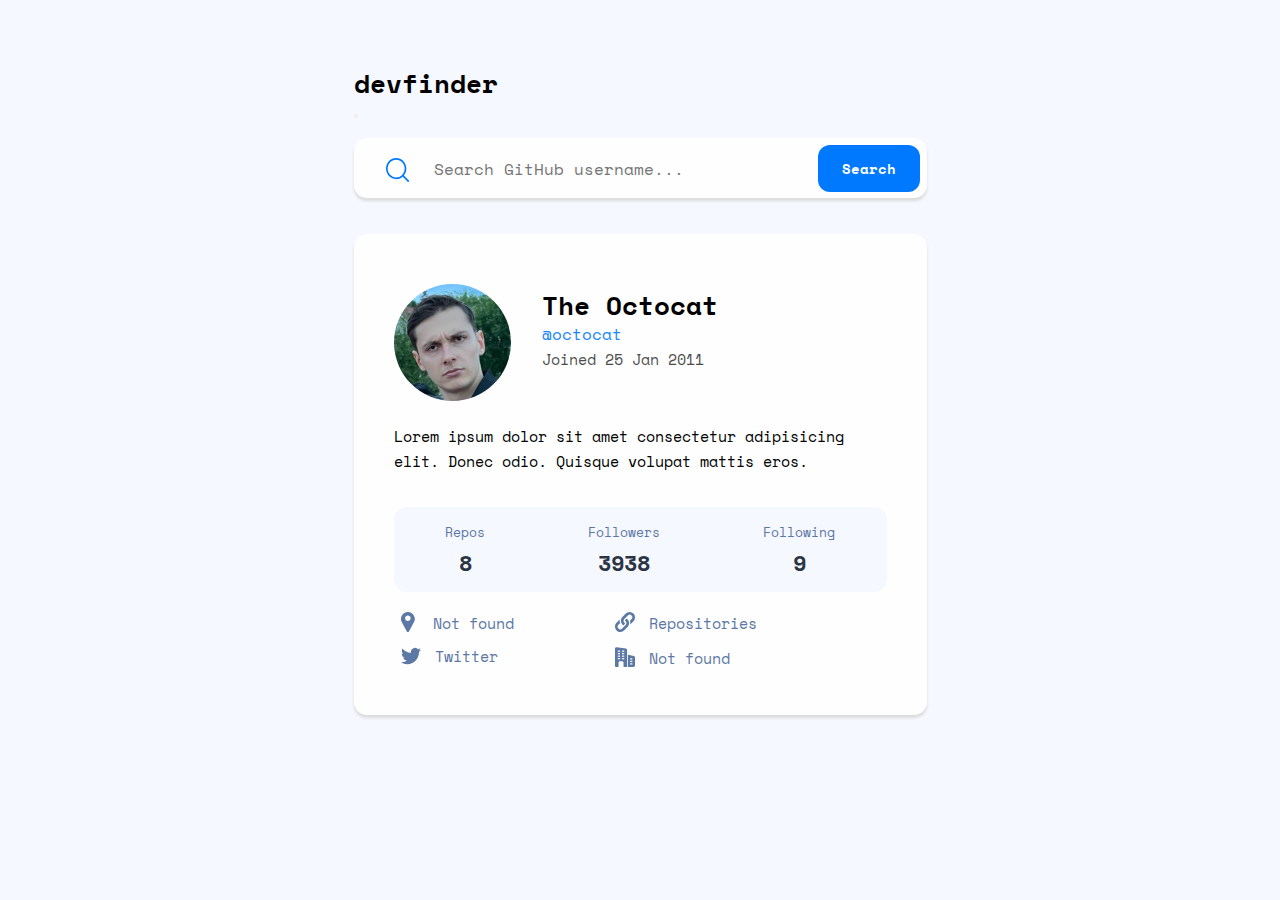
==== index.html @ 24b3c9f8 "-Changed index.html file path" ====
<!DOCTYPE html>
<html lang="en">
  <head>
    <meta charset="UTF-8" />
    <meta name="viewport" content="width=device-width, initial-scale=1.0" />
    <meta
      name="description"
      content="Search GitHub user and receive short information"
    />
    <meta name="keywords" content="github search" />
    <link
      rel="icon"
      type="image/png"
      sizes="32x32"
      href="/assets/favicon-32x32.png"
    />
    <link rel="stylesheet" href="/starter-code/css/common.css" />
    <link rel="stylesheet" href="/starter-code/css/mobile.css" />
    <title>GitHub search</title>
  </head>
  <body>
    <div class="nav__container">
      <div class="header__container">
        <div class="header__one">
          <h1>devfinder</h1>
        </div>
        <div class="themeswitcher__container">
          <button class="themeswitcher__button"></button>
        </div>
      </div>
      <div class="search__container">
        <img
          class="search__icon"
          src="/starter-code/assets/icon-search.svg"
          alt="search loop icon"
        />
        <input
          type="text"
          class="search__input"
          id="input"
          placeholder="Search GitHub username..."
          name="emailInput"
        />
        <button
          type="submit"
          class="search__button"
          id="button"
          value="Search"
          action="/submit-form"
        >
          Search
        </button>
      </div>
    </div>
    <div class="content__container">
      <div class="headinginfo__container">
        <img
          src="/starter-code/assets/freak.png"
          alt="user`s avatar"
          id="user__avatar"
        />
        <div class="maininfo__container">
          <h2 id="user__name">The Octocat</h2>
          <a id="user__link" href="https://twitter.com/" target="_blank"
            >@octocat</a
          >
          <h3 id="user__joined">Joined 25 Jan 2011</h3>
        </div>
      </div>

      <p id="user__bio">
        Lorem ipsum dolor sit amet consectetur adipisicing elit. Donec odio.
        Quisque volupat mattis eros.
      </p>

      <div class="secondaryinfo__container">
        <div class="data__container">
          <div class="repos__container">
            <h5 class="info__title">Repos</h5>
            <h4 class="info__count" id="repos">8</h4>
          </div>
          <div class="followers__container">
            <h5 class="info__title">Followers</h5>
            <h4 class="info__count" id="followers">3938</h4>
          </div>
          <div class="following__container">
            <h5 class="info__title">Following</h5>
            <h4 class="info__count" id="following">9</h4>
          </div>
        </div>
      </div>
      <div class="links__container">
        <div class="location__container">
          <a href="https://www.google.com/maps" target="_blank">
            <img
              class="icon"
              src="/starter-code/assets/icon-location.svg"
              alt="Location Icon"
            />
            <span id="location" class="location__span">Not found</span>
          </a>
        </div>
        <div class="userlink__container">
          <a
            id="link__repos"
            href="https://example.com/social-media"
            target="_blank"
          >
            <img
              class="icon"
              src="/starter-code/assets/icon-website.svg"
              alt="User`s link"
            />
            <span>Repositories</span>
          </a>
        </div>
        <div class="twitter__link">
          <a id="link__twitter" href="https://twitter.com/" target="_blank">
            <img
              class="icon"
              src="/starter-code/assets/icon-twitter.svg"
              alt="Twitter Icon"
            />
            <span id="twitter__status">Twitter</span>
          </a>
        </div>
        <div class="company__link">
          <a id="company" href="https://github.com" target="_blank">
            <img
              class="icon"
              src="/starter-code/assets/icon-company.svg"
              alt="Company icon"
            />
            <span id="company__name">Not found</span>
          </a>
        </div>
      </div>
    </div>

    <script src="/starter-code/js/getUser.js"></script>
  </body>
</html>
---- starter-code/css/common.css ----
@import url("https://fonts.googleapis.com/css2?family=Space+Mono:wght@400;700&display=swap");
:root {
  --grey-background-main: #f6f8ff;
  --blue-button: #0079ff;
  --blue-button-hover: #60abff;
  --grey-text-data: #697c9a;
  --dark-grey-icons: #4b6a9b;
  --black-text: #2b3442;
  --white-background: #fefefe;
  --black-background-main: #141d2f;
  --black-background-content: #1e2a47;
  --main-font: "Space Mono", monospace;
}

* {
  box-sizing: border-box;
  margin: 0 auto;
  padding: 0;
}

body {
  margin: 5%;
  background-color: var(--grey-background-main);
}

h1 {
  font-family: var(--main-font);
  line-height: 38px;
  font-size: 26px;
}

h2 {
  font-family: var(--main-font);
  line-height: 33px;
  font-size: 22px;
}

h3 {
  font-family: var(--main-font);
  line-height: 24px;
  font-size: 16px;
}

h5 {
  font-family: var(--main-font);
  line-height: 28px;
  font-size: 11px;
  font-weight: normal;
  color: var(--dark-grey-icons);
  opacity: 0.9;
  text-align: center;
}

a {
  text-decoration: none;
  font-family: var(--main-font);
  color: var(--dark-grey-icons);
  opacity: 0.9;
  font-size: 13px;
  font-weight: normal;
}
@media (min-width: 768px) {
  a {
    font-size: 15px;
  }
}/*# sourceMappingURL=common.css.map */
---- starter-code/css/mobile.css ----
@charset "UTF-8";
.header__container {
  width: 327px;
  height: 38px;
  margin: 31px auto;
}
@media (min-width: 768px) {
  .header__container {
    width: 573px;
  }
}
@media (min-width: 1440px) {
  .header__container {
    width: 730px;
  }
}

.search__container {
  position: relative;
  display: flex;
  width: 327px;
  height: 60px;
  margin: 36px auto;
  background: var(--white-background); /* Цвет фона прямоугольника */
  border-radius: 13px;
  box-shadow: 0px 3px 3px 0px rgb(219, 219, 219);
}
@media (min-width: 768px) {
  .search__container {
    width: 573px;
  }
}
@media (min-width: 1440px) {
  .search__container {
    width: 730px;
  }
}
.search__container .search__button {
  position: relative;
  right: 0;
  width: 86px;
  height: 46px;
  margin: 6.5px 7px 7.5px 7px;
  border-radius: 12px;
  background: var(--blue-button);
  font-family: var(--main-font);
  font-size: 14px;
  line-height: 25px;
  font-weight: bold;
  color: var(--white-background);
  border: none;
  outline: none;
}
@media (min-width: 768px) {
  .search__container .search__button {
    position: absolute;
    width: 102px;
    height: 47px;
    font-size: 14px;
  }
}
.search__container .search__button:hover {
  background: var(--blue-button-hover);
}
.search__container .search__input {
  position: relative;
  right: 0;
  width: 184px;
  height: 25px;
  margin: 18px 0px 17px 9px;
  border: none;
  outline: none;
  background: transparent;
  font-family: var(--main-font);
  font-size: 12px;
  line-height: 25px;
}
@media (min-width: 768px) {
  .search__container .search__input {
    width: 254px;
    height: 25px;
    margin: 19px 0px 22px 24px;
    font-size: 16px;
  }
}
.search__container .search__icon {
  position: relative;
  width: 20px;
  height: 20px;
  margin: 20px 0 20px 16px;
}
@media (min-width: 768px) {
  .search__container .search__icon {
    margin: 20px 0 22px 32px;
    width: 24px;
    height: 24px;
  }
}

.content__container {
  position: relative;
  width: 327px;
  height: 517px;
  margin: 36px auto;
  background: var(--white-background); /* Цвет фона прямоугольника */
  border-radius: 13px;
  box-shadow: 0px 3px 3px 0px rgb(219, 219, 219);
}
@media (min-width: 768px) {
  .content__container {
    width: 573px;
    height: 481px;
  }
}
@media (min-width: 1440px) {
  .content__container {
    width: 730px;
  }
}
.content__container .headinginfo__container {
  display: flex;
  position: relative;
}
.content__container .maininfo__container {
  top: 26px;
  right: 19px;
  position: relative;
}
@media (min-width: 768px) {
  .content__container .maininfo__container {
    width: 176px;
    height: 91px;
    margin: 29px 0 0 50px;
  }
}
@media (min-width: 1440px) {
  .content__container .maininfo__container {
    top: 17px;
  }
}
.content__container .secondaryinfo__container {
  display: flex;
  position: relative;
  top: 66px;
  width: 279px;
  height: 85px;
  background: var(--grey-background-main);
  border-radius: 13px;
}
@media (min-width: 768px) {
  .content__container .secondaryinfo__container {
    width: 493px;
    height: 85px;
  }
}
@media (min-width: 1440px) {
  .content__container .secondaryinfo__container {
    width: 480px;
    left: 58px;
    top: 11px;
  }
}
.content__container .data__container {
  display: flex;
  width: 250px;
  height: 48px;
  margin: 11px auto;
}
@media (min-width: 768px) {
  .content__container .data__container {
    width: 493px;
    height: 85px;
  }
}
.content__container .data__container .info__count {
  position: relative;
  top: 3px;
  font-size: 16px;
  font-family: var(--main-font);
  font-weight: bold;
  color: var(--black-text);
}
@media (min-width: 768px) {
  .content__container .data__container .info__count {
    font-size: 22px;
    top: 0;
  }
}
.content__container #user__avatar {
  position: relative;
  border-radius: 50%;
  width: 70px;
  height: 70px;
  -o-object-fit: cover;
     object-fit: cover;
  margin: 32px 0 0 24px;
}
@media (min-width: 768px) {
  .content__container #user__avatar {
    width: 117px;
    height: 117px;
    margin: 40px 0 0 40px;
  }
}
@media (min-width: 768px) {
  .content__container #user__avatar {
    top: 10px;
  }
}
.content__container #user__name {
  font-size: 16px;
  line-height: auto;
}
@media (min-width: 768px) {
  .content__container #user__name {
    font-size: 26px;
  }
}
.content__container #user__link {
  font-family: var(--main-font);
  font-size: 13px;
  line-height: 25px;
  text-decoration: none;
  color: var(--blue-button);
  position: relative;
  bottom: 5px;
}
@media (min-width: 768px) {
  .content__container #user__link {
    bottom: 0px;
    font-size: 16px;
  }
}
@media (min-width: 1440px) {
  .content__container #user__link {
    top: 5px;
  }
}
.content__container #user__joined {
  font-size: 13px;
  font-family: var(--main-font);
  font-weight: normal;
  position: relative;
  bottom: 5px;
  opacity: 0.7;
}
@media (min-width: 768px) {
  .content__container #user__joined {
    bottom: 0px;
    font-size: 15px;
  }
}
@media (min-width: 1440px) {
  .content__container #user__joined {
    bottom: 51px;
    left: 325px;
  }
}
.content__container #user__bio {
  width: 279px;
  height: auto;
  top: 33px;
  font-size: 13px;
  line-height: 25px;
  font-family: var(--main-font);
  font-weight: normal;
  position: relative;
  overflow: hidden;
  text-overflow: ellipsis;
  display: -webkit-box;
  -webkit-line-clamp: 3;
  -webkit-box-orient: vertical;
}
@media (min-width: 768px) {
  .content__container #user__bio {
    width: 493px;
    height: 50px;
    font-size: 15px;
  }
}
@media (min-width: 1440px) {
  .content__container #user__bio {
    top: -20px;
    left: 64px;
    width: 480px;
  }
}
.content__container .links__container {
  position: relative;
  display: inline-block;
  width: 185px;
  height: 127px;
  top: 83px;
  left: 24px;
}
@media (min-width: 768px) {
  .content__container .links__container {
    display: flex;
    flex-wrap: wrap;
    width: 429px;
    height: auto;
    top: 100;
    left: -25px;
  }
}
@media (min-width: 1440px) {
  .content__container .links__container {
    top: 48px;
    left: 43px;
  }
}
.content__container .links__container .icon {
  position: relative;
  max-width: 100%;
  margin-right: 5px;
  top: 3px;
}
.content__container .links__container .location__span {
  left: 4px;
  position: relative;
}

.secondaryinfo__container .info__title,
.secondaryinfo__container .info__count {
  text-align: center;
}

.links__container > div {
  margin-bottom: 10px;
  /* Giving a distance between icons */
}
@media (min-width: 768px) {
  .links__container > div {
    width: 50%;
    font-size: 13px;
  }
}
@media (min-width: 1440px) {
  .links__container > div {
    width: 50%;
    font-size: 13px;
    margin-bottom: 17px;
  }
}

@media (min-width: 768px) {
  .info__title {
    font-size: 13px;
  }
}

#validation {
  position: absolute;
  margin: 67px 35px 8px 27px;
  font-size: 13px;
  font-family: var(--main-font);
  font-weight: bold;
  color: #f74646;
}/*# sourceMappingURL=mobile.css.map */
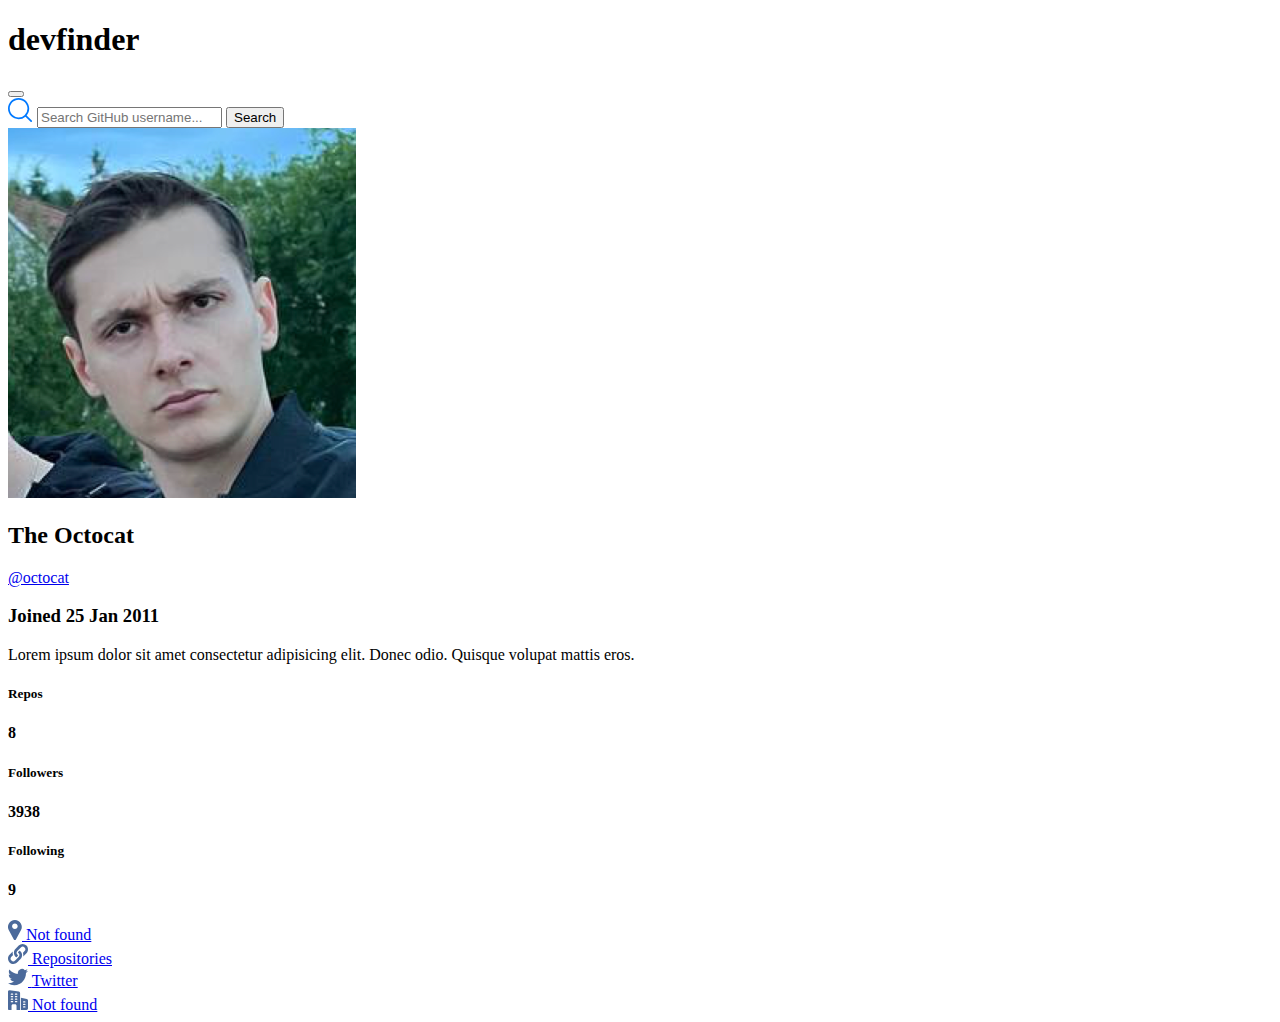
==== commit 7df309db: "-try to change pathes for index css links" ====
--- a/index.html
+++ b/index.html
@@ -8,14 +8,15 @@
       content="Search GitHub user and receive short information"
     />
     <meta name="keywords" content="github search" />
+    <base href="/github-user-search-app/">
     <link
       rel="icon"
       type="image/png"
       sizes="32x32"
       href="/assets/favicon-32x32.png"
     />
-    <link rel="stylesheet" href="/starter-code/css/common.css" />
-    <link rel="stylesheet" href="/starter-code/css/mobile.css" />
+    <link rel="stylesheet" href="../github-user-search-app/starter-code/css/common.css" />
+    <link rel="stylesheet" href="../github-user-search-app/starter-code/css/mobile.css" />
     <title>GitHub search</title>
   </head>
   <body>
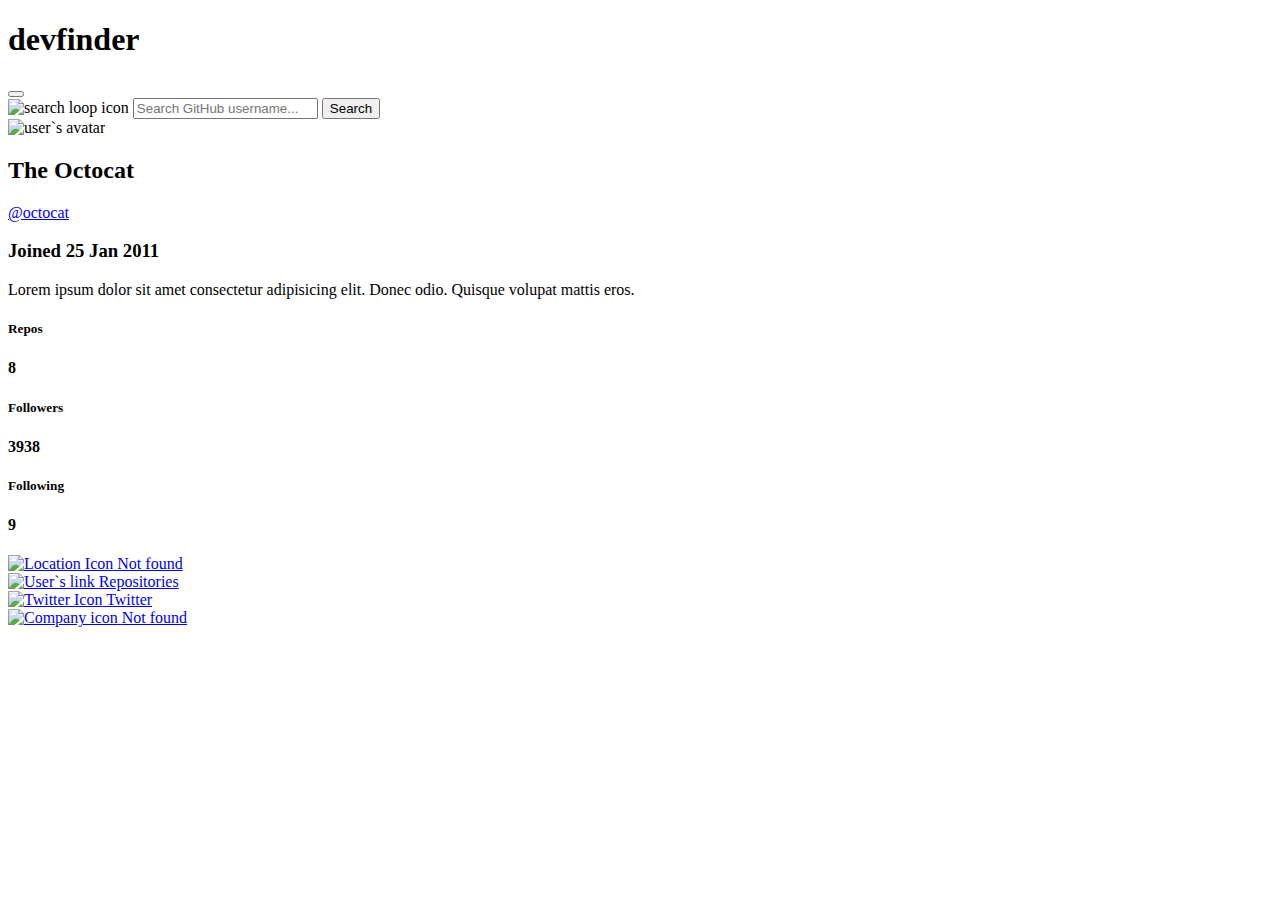
==== commit 614f3eef: "Changed al src paths for correct displaying of the images for GH-Pages" ====
--- a/index.html
+++ b/index.html
@@ -13,7 +13,7 @@
       rel="icon"
       type="image/png"
       sizes="32x32"
-      href="/assets/favicon-32x32.png"
+      href="../github-user-search-app/starter-code/assets/favicon-32x32.png"
     />
     <link rel="stylesheet" href="../github-user-search-app/starter-code/css/common.css" />
     <link rel="stylesheet" href="../github-user-search-app/starter-code/css/mobile.css" />
@@ -32,7 +32,7 @@
       <div class="search__container">
         <img
           class="search__icon"
-          src="/starter-code/assets/icon-search.svg"
+          src="../github-user-search-app/starter-code/assets/icon-search.svg"
           alt="search loop icon"
         />
         <input
@@ -56,7 +56,7 @@
     <div class="content__container">
       <div class="headinginfo__container">
         <img
-          src="/starter-code/assets/freak.png"
+          src="../github-user-search-app/starter-code/assets/freak.png"
           alt="user`s avatar"
           id="user__avatar"
         />
@@ -95,7 +95,7 @@
           <a href="https://www.google.com/maps" target="_blank">
             <img
               class="icon"
-              src="/starter-code/assets/icon-location.svg"
+              src="../github-user-search-app/starter-code/assets/icon-location.svg"
               alt="Location Icon"
             />
             <span id="location" class="location__span">Not found</span>
@@ -109,7 +109,7 @@
           >
             <img
               class="icon"
-              src="/starter-code/assets/icon-website.svg"
+              src="../github-user-search-app/starter-code/assets/icon-website.svg"
               alt="User`s link"
             />
             <span>Repositories</span>
@@ -119,7 +119,7 @@
           <a id="link__twitter" href="https://twitter.com/" target="_blank">
             <img
               class="icon"
-              src="/starter-code/assets/icon-twitter.svg"
+              src="../github-user-search-app/starter-code/assets/icon-twitter.svg"
               alt="Twitter Icon"
             />
             <span id="twitter__status">Twitter</span>
@@ -129,7 +129,7 @@
           <a id="company" href="https://github.com" target="_blank">
             <img
               class="icon"
-              src="/starter-code/assets/icon-company.svg"
+              src="../github-user-search-app/starter-code/assets/icon-company.svg"
               alt="Company icon"
             />
             <span id="company__name">Not found</span>
@@ -138,6 +138,6 @@
       </div>
     </div>
 
-    <script src="/starter-code/js/getUser.js"></script>
+    <script src="../github-user-search-app/starter-code/js/getUser.js"></script>
   </body>
 </html>
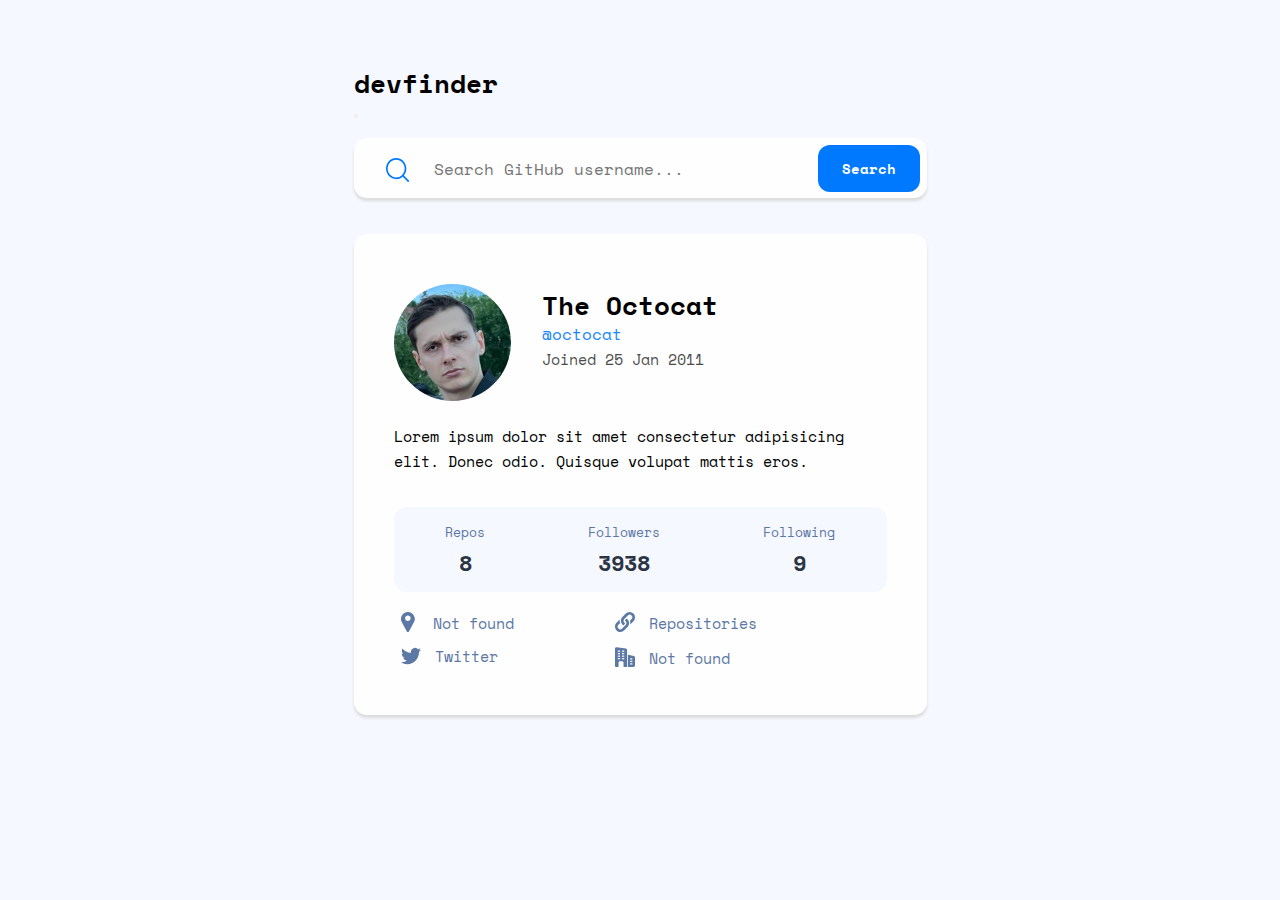
==== commit 693868e6: "Add a new feature "Enter to submit" to the working branch branch Handled pathes for the working loca" ====
--- a/index.html
+++ b/index.html
@@ -13,10 +13,10 @@
       rel="icon"
       type="image/png"
       sizes="32x32"
-      href="../github-user-search-app/starter-code/assets/favicon-32x32.png"
+      href="/starter-code/assets/favicon-32x32.png"
     />
-    <link rel="stylesheet" href="../github-user-search-app/starter-code/css/common.css" />
-    <link rel="stylesheet" href="../github-user-search-app/starter-code/css/mobile.css" />
+    <link rel="stylesheet" href="/starter-code/css/common.css" />
+    <link rel="stylesheet" href="/starter-code/css/mobile.css" />
     <title>GitHub search</title>
   </head>
   <body>
@@ -32,7 +32,7 @@
       <div class="search__container">
         <img
           class="search__icon"
-          src="../github-user-search-app/starter-code/assets/icon-search.svg"
+          src="/starter-code/assets/icon-search.svg"
           alt="search loop icon"
         />
         <input
@@ -56,7 +56,7 @@
     <div class="content__container">
       <div class="headinginfo__container">
         <img
-          src="../github-user-search-app/starter-code/assets/freak.png"
+          src="/starter-code/assets/freak.png"
           alt="user`s avatar"
           id="user__avatar"
         />
@@ -95,7 +95,7 @@
           <a href="https://www.google.com/maps" target="_blank">
             <img
               class="icon"
-              src="../github-user-search-app/starter-code/assets/icon-location.svg"
+              src="/starter-code/assets/icon-location.svg"
               alt="Location Icon"
             />
             <span id="location" class="location__span">Not found</span>
@@ -109,7 +109,7 @@
           >
             <img
               class="icon"
-              src="../github-user-search-app/starter-code/assets/icon-website.svg"
+              src="/starter-code/assets/icon-website.svg"
               alt="User`s link"
             />
             <span>Repositories</span>
@@ -119,7 +119,7 @@
           <a id="link__twitter" href="https://twitter.com/" target="_blank">
             <img
               class="icon"
-              src="../github-user-search-app/starter-code/assets/icon-twitter.svg"
+              src="/starter-code/assets/icon-twitter.svg"
               alt="Twitter Icon"
             />
             <span id="twitter__status">Twitter</span>
@@ -129,7 +129,7 @@
           <a id="company" href="https://github.com" target="_blank">
             <img
               class="icon"
-              src="../github-user-search-app/starter-code/assets/icon-company.svg"
+              src="/starter-code/assets/icon-company.svg"
               alt="Company icon"
             />
             <span id="company__name">Not found</span>
@@ -138,6 +138,6 @@
       </div>
     </div>
 
-    <script src="../github-user-search-app/starter-code/js/getUser.js"></script>
+    <script src="/starter-code/js/getUser.js"></script>
   </body>
 </html>
--- a/starter-code/css/common.css
+++ b/starter-code/css/common.css
@@ -0,0 +1,66 @@
+@import url("https://fonts.googleapis.com/css2?family=Space+Mono:wght@400;700&display=swap");
+:root {
+  --grey-background-main: #f6f8ff;
+  --blue-button: #0079ff;
+  --blue-button-hover: #60abff;
+  --grey-text-data: #697c9a;
+  --dark-grey-icons: #4b6a9b;
+  --black-text: #2b3442;
+  --white-background: #fefefe;
+  --black-background-main: #141d2f;
+  --black-background-content: #1e2a47;
+  --main-font: "Space Mono", monospace;
+}
+
+* {
+  box-sizing: border-box;
+  margin: 0 auto;
+  padding: 0;
+}
+
+body {
+  margin: 5%;
+  background-color: var(--grey-background-main);
+}
+
+h1 {
+  font-family: var(--main-font);
+  line-height: 38px;
+  font-size: 26px;
+}
+
+h2 {
+  font-family: var(--main-font);
+  line-height: 33px;
+  font-size: 22px;
+}
+
+h3 {
+  font-family: var(--main-font);
+  line-height: 24px;
+  font-size: 16px;
+}
+
+h5 {
+  font-family: var(--main-font);
+  line-height: 28px;
+  font-size: 11px;
+  font-weight: normal;
+  color: var(--dark-grey-icons);
+  opacity: 0.9;
+  text-align: center;
+}
+
+a {
+  text-decoration: none;
+  font-family: var(--main-font);
+  color: var(--dark-grey-icons);
+  opacity: 0.9;
+  font-size: 13px;
+  font-weight: normal;
+}
+@media (min-width: 768px) {
+  a {
+    font-size: 15px;
+  }
+}/*# sourceMappingURL=common.css.map */--- a/starter-code/css/mobile.css
+++ b/starter-code/css/mobile.css
@@ -0,0 +1,359 @@
+@charset "UTF-8";
+.header__container {
+  width: 327px;
+  height: 38px;
+  margin: 31px auto;
+}
+@media (min-width: 768px) {
+  .header__container {
+    width: 573px;
+  }
+}
+@media (min-width: 1440px) {
+  .header__container {
+    width: 730px;
+  }
+}
+
+.search__container {
+  position: relative;
+  display: flex;
+  width: 327px;
+  height: 60px;
+  margin: 36px auto;
+  background: var(--white-background); /* Цвет фона прямоугольника */
+  border-radius: 13px;
+  box-shadow: 0px 3px 3px 0px rgb(219, 219, 219);
+}
+@media (min-width: 768px) {
+  .search__container {
+    width: 573px;
+  }
+}
+@media (min-width: 1440px) {
+  .search__container {
+    width: 730px;
+  }
+}
+.search__container .search__button {
+  position: relative;
+  right: 0;
+  width: 86px;
+  height: 46px;
+  margin: 6.5px 7px 7.5px 7px;
+  border-radius: 12px;
+  background: var(--blue-button);
+  font-family: var(--main-font);
+  font-size: 14px;
+  line-height: 25px;
+  font-weight: bold;
+  color: var(--white-background);
+  border: none;
+  outline: none;
+}
+@media (min-width: 768px) {
+  .search__container .search__button {
+    position: absolute;
+    width: 102px;
+    height: 47px;
+    font-size: 14px;
+  }
+}
+.search__container .search__button:hover {
+  background: var(--blue-button-hover);
+}
+.search__container .search__input {
+  position: relative;
+  right: 0;
+  width: 184px;
+  height: 25px;
+  margin: 18px 0px 17px 9px;
+  border: none;
+  outline: none;
+  background: transparent;
+  font-family: var(--main-font);
+  font-size: 12px;
+  line-height: 25px;
+}
+@media (min-width: 768px) {
+  .search__container .search__input {
+    width: 254px;
+    height: 25px;
+    margin: 19px 0px 22px 24px;
+    font-size: 16px;
+  }
+}
+.search__container .search__icon {
+  position: relative;
+  width: 20px;
+  height: 20px;
+  margin: 20px 0 20px 16px;
+}
+@media (min-width: 768px) {
+  .search__container .search__icon {
+    margin: 20px 0 22px 32px;
+    width: 24px;
+    height: 24px;
+  }
+}
+
+.content__container {
+  position: relative;
+  width: 327px;
+  height: 517px;
+  margin: 36px auto;
+  background: var(--white-background); /* Цвет фона прямоугольника */
+  border-radius: 13px;
+  box-shadow: 0px 3px 3px 0px rgb(219, 219, 219);
+}
+@media (min-width: 768px) {
+  .content__container {
+    width: 573px;
+    height: 481px;
+  }
+}
+@media (min-width: 1440px) {
+  .content__container {
+    width: 730px;
+  }
+}
+.content__container .headinginfo__container {
+  display: flex;
+  position: relative;
+}
+.content__container .maininfo__container {
+  top: 26px;
+  right: 19px;
+  position: relative;
+}
+@media (min-width: 768px) {
+  .content__container .maininfo__container {
+    width: 176px;
+    height: 91px;
+    margin: 29px 0 0 50px;
+  }
+}
+@media (min-width: 1440px) {
+  .content__container .maininfo__container {
+    top: 17px;
+  }
+}
+.content__container .secondaryinfo__container {
+  display: flex;
+  position: relative;
+  top: 66px;
+  width: 279px;
+  height: 85px;
+  background: var(--grey-background-main);
+  border-radius: 13px;
+}
+@media (min-width: 768px) {
+  .content__container .secondaryinfo__container {
+    width: 493px;
+    height: 85px;
+  }
+}
+@media (min-width: 1440px) {
+  .content__container .secondaryinfo__container {
+    width: 480px;
+    left: 58px;
+    top: 11px;
+  }
+}
+.content__container .data__container {
+  display: flex;
+  width: 250px;
+  height: 48px;
+  margin: 11px auto;
+}
+@media (min-width: 768px) {
+  .content__container .data__container {
+    width: 493px;
+    height: 85px;
+  }
+}
+.content__container .data__container .info__count {
+  position: relative;
+  top: 3px;
+  font-size: 16px;
+  font-family: var(--main-font);
+  font-weight: bold;
+  color: var(--black-text);
+}
+@media (min-width: 768px) {
+  .content__container .data__container .info__count {
+    font-size: 22px;
+    top: 0;
+  }
+}
+.content__container #user__avatar {
+  position: relative;
+  border-radius: 50%;
+  width: 70px;
+  height: 70px;
+  -o-object-fit: cover;
+     object-fit: cover;
+  margin: 32px 0 0 24px;
+}
+@media (min-width: 768px) {
+  .content__container #user__avatar {
+    width: 117px;
+    height: 117px;
+    margin: 40px 0 0 40px;
+  }
+}
+@media (min-width: 768px) {
+  .content__container #user__avatar {
+    top: 10px;
+  }
+}
+.content__container #user__name {
+  font-size: 16px;
+  line-height: auto;
+}
+@media (min-width: 768px) {
+  .content__container #user__name {
+    font-size: 26px;
+  }
+}
+.content__container #user__link {
+  font-family: var(--main-font);
+  font-size: 13px;
+  line-height: 25px;
+  text-decoration: none;
+  color: var(--blue-button);
+  position: relative;
+  bottom: 5px;
+}
+@media (min-width: 768px) {
+  .content__container #user__link {
+    bottom: 0px;
+    font-size: 16px;
+  }
+}
+@media (min-width: 1440px) {
+  .content__container #user__link {
+    top: 5px;
+  }
+}
+.content__container #user__joined {
+  font-size: 13px;
+  font-family: var(--main-font);
+  font-weight: normal;
+  position: relative;
+  bottom: 5px;
+  opacity: 0.7;
+}
+@media (min-width: 768px) {
+  .content__container #user__joined {
+    bottom: 0px;
+    font-size: 15px;
+  }
+}
+@media (min-width: 1440px) {
+  .content__container #user__joined {
+    bottom: 51px;
+    left: 325px;
+  }
+}
+.content__container #user__bio {
+  width: 279px;
+  height: auto;
+  top: 33px;
+  font-size: 13px;
+  line-height: 25px;
+  font-family: var(--main-font);
+  font-weight: normal;
+  position: relative;
+  overflow: hidden;
+  text-overflow: ellipsis;
+  display: -webkit-box;
+  -webkit-line-clamp: 3;
+  -webkit-box-orient: vertical;
+}
+@media (min-width: 768px) {
+  .content__container #user__bio {
+    width: 493px;
+    height: 50px;
+    font-size: 15px;
+  }
+}
+@media (min-width: 1440px) {
+  .content__container #user__bio {
+    top: -20px;
+    left: 64px;
+    width: 480px;
+  }
+}
+.content__container .links__container {
+  position: relative;
+  display: inline-block;
+  width: 185px;
+  height: 127px;
+  top: 83px;
+  left: 24px;
+}
+@media (min-width: 768px) {
+  .content__container .links__container {
+    display: flex;
+    flex-wrap: wrap;
+    width: 429px;
+    height: auto;
+    top: 100;
+    left: -25px;
+  }
+}
+@media (min-width: 1440px) {
+  .content__container .links__container {
+    top: 48px;
+    left: 43px;
+  }
+}
+.content__container .links__container .icon {
+  position: relative;
+  max-width: 100%;
+  margin-right: 5px;
+  top: 3px;
+}
+.content__container .links__container .location__span {
+  left: 4px;
+  position: relative;
+}
+
+.secondaryinfo__container .info__title,
+.secondaryinfo__container .info__count {
+  text-align: center;
+}
+
+.links__container > div {
+  margin-bottom: 10px;
+  /* Giving a distance between icons */
+}
+@media (min-width: 768px) {
+  .links__container > div {
+    width: 50%;
+    font-size: 13px;
+  }
+}
+@media (min-width: 1440px) {
+  .links__container > div {
+    width: 50%;
+    font-size: 13px;
+    margin-bottom: 17px;
+  }
+}
+
+@media (min-width: 768px) {
+  .info__title {
+    font-size: 13px;
+  }
+}
+
+#validation {
+  position: absolute;
+  margin: 67px 35px 8px 27px;
+  font-size: 13px;
+  font-family: var(--main-font);
+  font-weight: bold;
+  color: #f74646;
+}/*# sourceMappingURL=mobile.css.map */